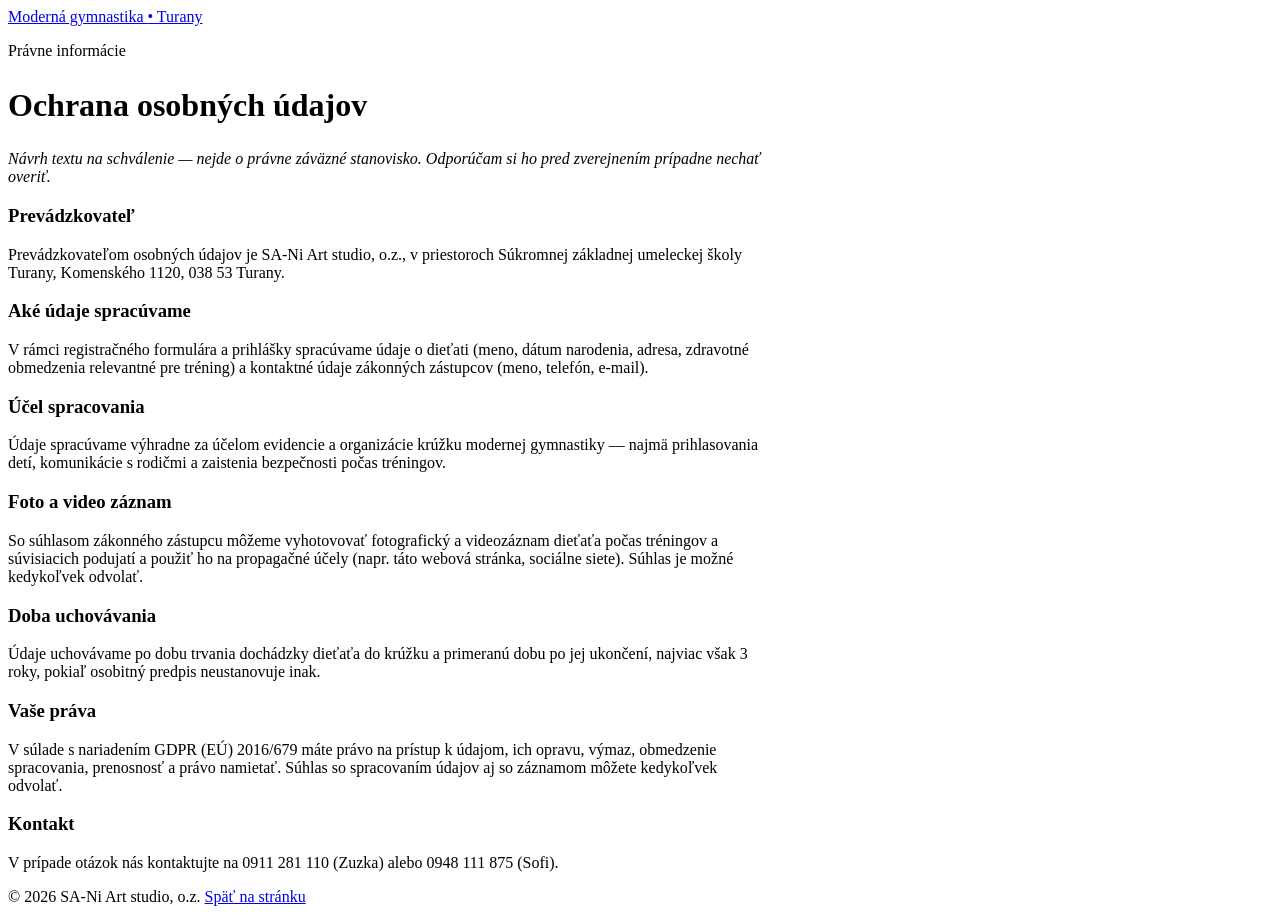
==== ochrana-osobnych-udajov.html @ da606507 "Moderna gymnastika Turany" ====
<!doctype html>
<html lang="sk">
<head>
<meta charset="UTF-8" />
<meta name="viewport" content="width=device-width, initial-scale=1.0" />
<title>Ochrana osobných údajov | Moderná gymnastika Turany</title>
<meta name="robots" content="noindex">
<link rel="preconnect" href="https://fonts.googleapis.com">
<link rel="preconnect" href="https://fonts.gstatic.com" crossorigin>
<link href="https://fonts.googleapis.com/css2?family=Baloo+2:wght@600;700;800&family=Nunito+Sans:wght@400;600;700;800&display=swap" rel="stylesheet">
<link rel="stylesheet" href="css/style.css">
</head>
<body>
<header class="site-header">
  <div class="wrap">
    <a class="brand" href="index.html">Moderná gymnastika <span class="dot">•</span> Turany</a>
  </div>
</header>
<main>
  <section class="section section-white">
    <div class="wrap" style="max-width: 760px;">
      <p class="eyebrow">Právne informácie</p>
      <h1 style="font-size:2rem;">Ochrana osobných údajov</h1>
      <p><em>Návrh textu na schválenie — nejde o právne záväzné stanovisko. Odporúčam si ho pred zverejnením prípadne nechať overiť.</em></p>

      <h3>Prevádzkovateľ</h3>
      <p>Prevádzkovateľom osobných údajov je SA-Ni Art studio, o.z., v priestoroch Súkromnej základnej umeleckej školy Turany, Komenského 1120, 038 53 Turany.</p>

      <h3>Aké údaje spracúvame</h3>
      <p>V rámci registračného formulára a prihlášky spracúvame údaje o dieťati (meno, dátum narodenia, adresa, zdravotné obmedzenia relevantné pre tréning) a kontaktné údaje zákonných zástupcov (meno, telefón, e-mail).</p>

      <h3>Účel spracovania</h3>
      <p>Údaje spracúvame výhradne za účelom evidencie a organizácie krúžku modernej gymnastiky — najmä prihlasovania detí, komunikácie s rodičmi a zaistenia bezpečnosti počas tréningov.</p>

      <h3>Foto a video záznam</h3>
      <p>So súhlasom zákonného zástupcu môžeme vyhotovovať fotografický a videozáznam dieťaťa počas tréningov a súvisiacich podujatí a použiť ho na propagačné účely (napr. táto webová stránka, sociálne siete). Súhlas je možné kedykoľvek odvolať.</p>

      <h3>Doba uchovávania</h3>
      <p>Údaje uchovávame po dobu trvania dochádzky dieťaťa do krúžku a primeranú dobu po jej ukončení, najviac však 3 roky, pokiaľ osobitný predpis neustanovuje inak.</p>

      <h3>Vaše práva</h3>
      <p>V súlade s nariadením GDPR (EÚ) 2016/679 máte právo na prístup k údajom, ich opravu, výmaz, obmedzenie spracovania, prenosnosť a právo namietať. Súhlas so spracovaním údajov aj so záznamom môžete kedykoľvek odvolať.</p>

      <h3>Kontakt</h3>
      <p>V prípade otázok nás kontaktujte na 0911 281 110 (Zuzka) alebo 0948 111 875 (Sofi).</p>
    </div>
  </section>
</main>
<footer class="site-footer">
  <div class="wrap footer-bottom">
    <span>© 2026 SA-Ni Art studio, o.z.</span>
    <a href="index.html">Späť na stránku</a>
  </div>
</footer>
</body>
</html>
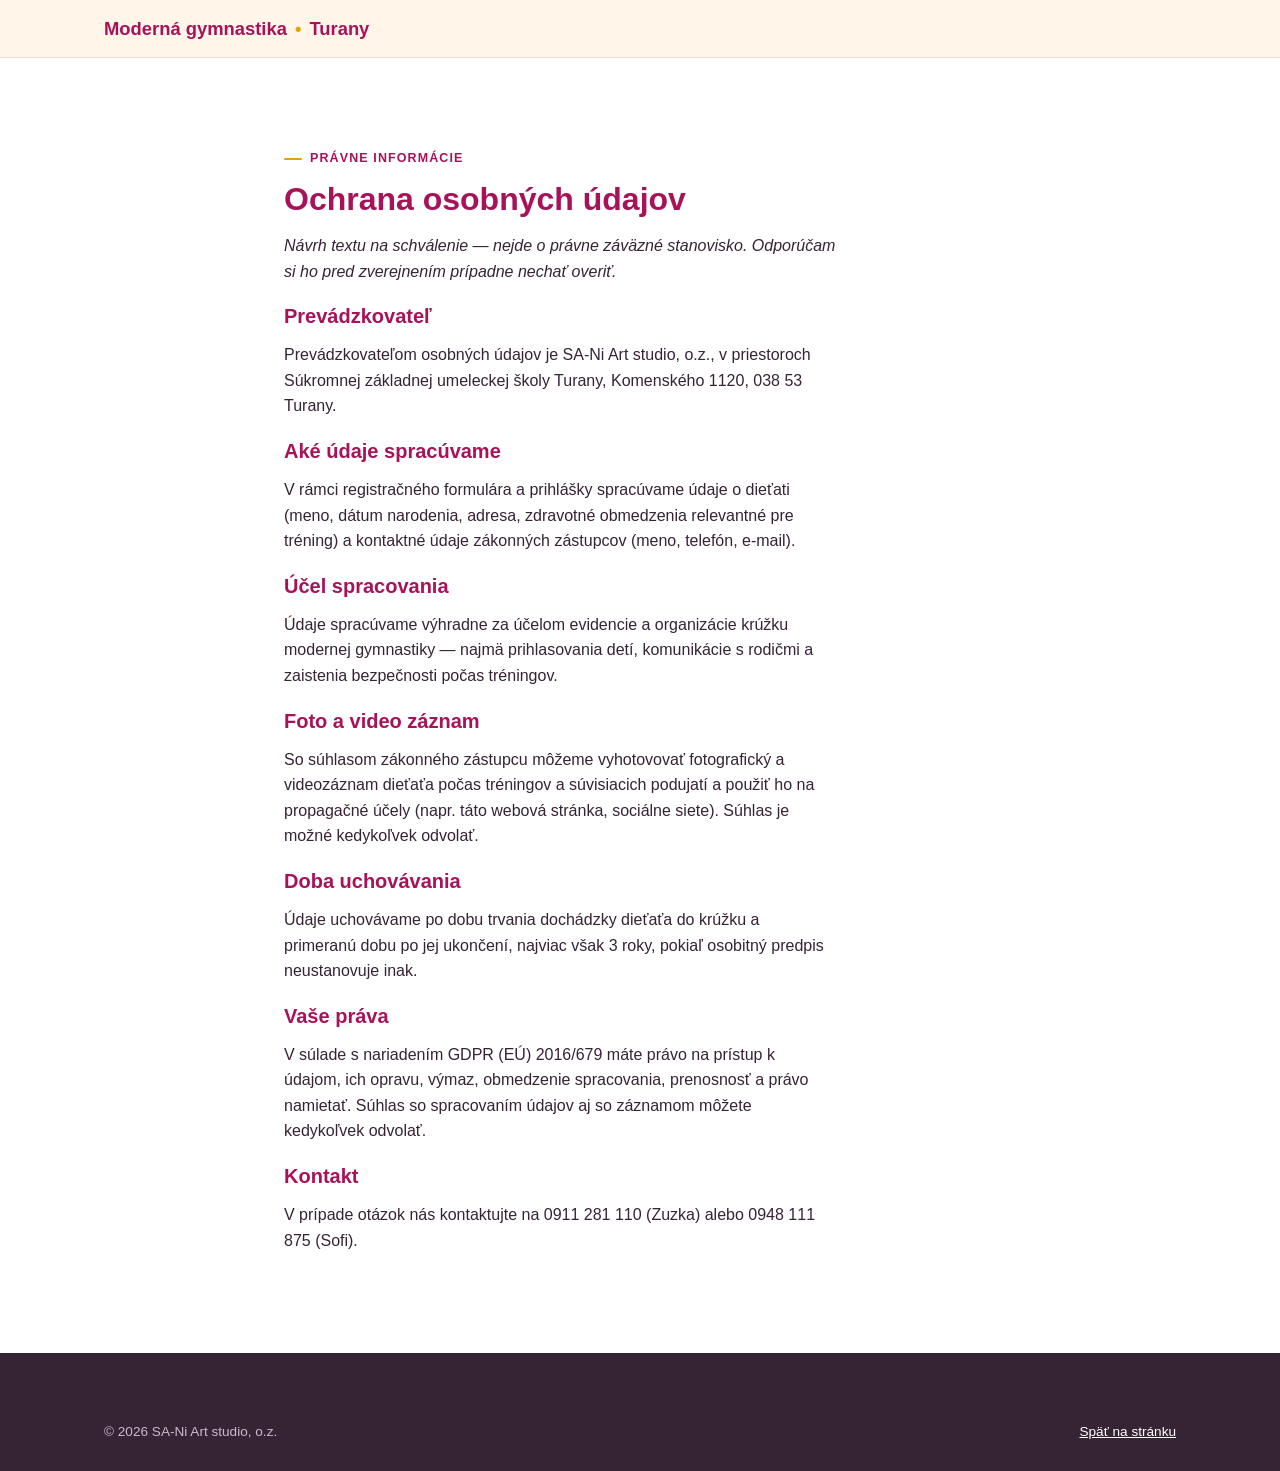
==== commit 3c57bfd2: "Add files via upload" ====
--- a/ochrana-osobnych-udajov.html
+++ b/ochrana-osobnych-udajov.html
@@ -5,6 +5,7 @@
 <meta name="viewport" content="width=device-width, initial-scale=1.0" />
 <title>Ochrana osobných údajov | Moderná gymnastika Turany</title>
 <meta name="robots" content="noindex">
+<link rel="icon" type="image/svg+xml" href="assets/favicon.svg" />
 <link rel="preconnect" href="https://fonts.googleapis.com">
 <link rel="preconnect" href="https://fonts.gstatic.com" crossorigin>
 <link href="https://fonts.googleapis.com/css2?family=Baloo+2:wght@600;700;800&family=Nunito+Sans:wght@400;600;700;800&display=swap" rel="stylesheet">
--- a/css/style.css
+++ b/css/style.css
@@ -0,0 +1,694 @@
+/* ============================================================
+   Moderná gymnastika Turany — dizajnový systém
+   ============================================================ */
+
+:root {
+  /* Farby — vychádzajú z plagátu, doladené pre web */
+  --cream: #fff6e9;
+  --cream-deep: #fbead2;
+  --surface: #ffffff;
+  --ink: #362334;
+  --ink-soft: #6b5568;
+  --raspberry: #e11f76;
+  --raspberry-deep: #a81259;
+  --raspberry-tint: #ffe3ef;
+  --sun: #ffc736;
+  --sun-deep: #e0a300;
+  --turquoise: #14a7b4;
+  --turquoise-tint: #d9f5f4;
+  --violet: #8c5fc0;
+  --violet-tint: #efe4fb;
+  --border: rgba(54, 35, 52, 0.1);
+  --shadow: 0 20px 45px -20px rgba(168, 18, 89, 0.35);
+
+  --font-display: "Baloo 2", "Segoe UI Rounded", "Nunito Sans", sans-serif;
+  --font-body: "Nunito Sans", "Segoe UI", sans-serif;
+
+  --max-width: 1120px;
+}
+
+* { box-sizing: border-box; }
+
+html { scroll-behavior: smooth; }
+
+body {
+  margin: 0;
+  font-family: var(--font-body);
+  color: var(--ink);
+  background: var(--cream);
+  line-height: 1.6;
+  -webkit-font-smoothing: antialiased;
+}
+
+@media (prefers-reduced-motion: reduce) {
+  html { scroll-behavior: auto; }
+  * { animation-duration: 0.001ms !important; transition-duration: 0.001ms !important; }
+}
+
+img { max-width: 100%; display: block; }
+
+.wrap {
+  max-width: var(--max-width);
+  margin: 0 auto;
+  padding: 0 24px;
+}
+
+h1, h2, h3, h4 {
+  font-family: var(--font-display);
+  font-weight: 700;
+  color: var(--raspberry-deep);
+  text-wrap: balance;
+  margin: 0 0 0.5em;
+}
+
+h1 { font-size: clamp(2.3rem, 5vw, 3.6rem); line-height: 1.05; }
+h2 { font-size: clamp(1.7rem, 3.4vw, 2.4rem); line-height: 1.15; }
+h3 { font-size: 1.25rem; }
+
+p { margin: 0 0 1em; max-width: 62ch; }
+
+a { color: var(--raspberry-deep); }
+
+.eyebrow {
+  display: inline-flex;
+  align-items: center;
+  gap: 8px;
+  font-family: var(--font-body);
+  font-weight: 800;
+  font-size: 0.78rem;
+  letter-spacing: 0.09em;
+  text-transform: uppercase;
+  color: var(--raspberry-deep);
+  margin-bottom: 14px;
+}
+.eyebrow::before {
+  content: "";
+  width: 18px;
+  height: 2px;
+  background: var(--sun-deep);
+  display: inline-block;
+  border-radius: 2px;
+}
+
+/* ---------- Buttons ---------- */
+.btn {
+  display: inline-flex;
+  align-items: center;
+  justify-content: center;
+  gap: 8px;
+  font-family: var(--font-display);
+  font-weight: 700;
+  font-size: 1.05rem;
+  padding: 15px 30px;
+  border-radius: 999px;
+  border: none;
+  cursor: pointer;
+  text-decoration: none;
+  transition: transform 0.15s ease, box-shadow 0.15s ease;
+}
+.btn:hover { transform: translateY(-2px); }
+.btn:focus-visible { outline: 3px solid var(--turquoise); outline-offset: 3px; }
+
+.btn-primary {
+  background: var(--raspberry);
+  color: #fff;
+  box-shadow: 0 14px 30px -12px rgba(225, 31, 118, 0.6);
+}
+.btn-primary:hover { background: var(--raspberry-deep); }
+
+.btn-ghost {
+  background: #fff;
+  color: var(--raspberry-deep);
+  border: 2px solid var(--raspberry-tint);
+}
+.btn-ghost:hover { border-color: var(--raspberry); }
+
+/* ---------- Header / nav ---------- */
+.site-header {
+  position: sticky;
+  top: 0;
+  z-index: 40;
+  background: rgba(255, 246, 233, 0.92);
+  backdrop-filter: blur(6px);
+  border-bottom: 1px solid var(--border);
+}
+.site-header .wrap {
+  display: flex;
+  align-items: center;
+  justify-content: space-between;
+  gap: 12px;
+  padding-top: 14px;
+  padding-bottom: 14px;
+}
+.brand {
+  font-family: var(--font-display);
+  font-weight: 800;
+  font-size: 1.15rem;
+  color: var(--raspberry-deep);
+  text-decoration: none;
+  display: flex;
+  align-items: center;
+  gap: 8px;
+  white-space: nowrap;
+}
+@media (max-width: 480px) {
+  .brand { font-size: 0.95rem; }
+  .brand-suffix { display: none; }
+}
+.brand .dot { color: var(--sun-deep); }
+.nav-links {
+  display: flex;
+  gap: 28px;
+  list-style: none;
+  margin: 0;
+  padding: 0;
+  font-weight: 700;
+}
+.nav-links a { color: var(--ink); text-decoration: none; font-size: 0.95rem; }
+.nav-links a:hover { color: var(--raspberry-deep); }
+@media (max-width: 720px) { .nav-links { display: none; } }
+@media (max-width: 720px) { .btn.nav-cta { padding: 11px 18px; font-size: 0.92rem; } }
+
+/* ---------- Hero ---------- */
+.hero {
+  position: relative;
+  overflow: hidden;
+  padding: 64px 0 96px;
+}
+.hero-ribbon {
+  position: absolute;
+  inset: 0;
+  z-index: 0;
+  pointer-events: none;
+}
+.hero .wrap {
+  position: relative;
+  z-index: 1;
+  display: grid;
+  grid-template-columns: 1.1fr 0.9fr;
+  gap: 48px;
+  align-items: center;
+}
+@media (max-width: 860px) {
+  .hero .wrap { grid-template-columns: 1fr; text-align: center; }
+  .hero p { margin-left: auto; margin-right: auto; }
+}
+
+.hero-actions {
+  display: flex;
+  gap: 14px;
+  flex-wrap: wrap;
+  margin-top: 28px;
+}
+@media (max-width: 860px) { .hero-actions { justify-content: center; } }
+
+.capacity-pill {
+  display: inline-flex;
+  align-items: center;
+  gap: 8px;
+  margin-top: 26px;
+  padding: 10px 18px;
+  background: #fff;
+  border: 1.5px dashed var(--raspberry);
+  border-radius: 999px;
+  font-weight: 800;
+  font-size: 0.88rem;
+  color: var(--raspberry-deep);
+}
+
+.hero-photo-frame {
+  position: relative;
+  width: min(420px, 100%);
+  margin: 0 auto;
+}
+.hero-photo-frame img,
+.hero-photo-frame svg.hero-illustration {
+  width: 100%;
+  aspect-ratio: 1 / 1;
+  object-fit: cover;
+  border-radius: 50%;
+  border: 8px solid #fff;
+  box-shadow: var(--shadow);
+  display: block;
+  background: #fff;
+}
+.hero-photo-frame .ring {
+  position: absolute;
+  inset: -18px;
+  border: 6px solid var(--sun);
+  border-radius: 50%;
+  z-index: -1;
+}
+.hero-photo-frame .badge-float {
+  position: absolute;
+  bottom: 6%;
+  left: -8%;
+  background: var(--turquoise);
+  color: #fff;
+  font-family: var(--font-display);
+  font-weight: 700;
+  padding: 12px 18px;
+  border-radius: 16px;
+  box-shadow: 0 12px 24px -10px rgba(20, 167, 180, 0.6);
+  font-size: 0.95rem;
+  transform: rotate(-4deg);
+}
+@media (max-width: 860px) { .hero-photo-frame .badge-float { left: 4%; } }
+
+/* ---------- Section wave dividers ---------- */
+.section { padding: 84px 0; position: relative; }
+.section-cream { background: var(--cream); }
+.section-white { background: var(--surface); }
+.section-tint { background: var(--cream-deep); }
+.wave-top {
+  position: absolute;
+  top: -1px;
+  left: 0;
+  width: 100%;
+  line-height: 0;
+  transform: translateY(-99%);
+}
+
+.section-head { max-width: 640px; margin: 0 auto 48px; text-align: center; }
+.section-head p { margin-left: auto; margin-right: auto; }
+
+/* ---------- Pills (feature badges) ---------- */
+.pill-row {
+  display: flex;
+  flex-wrap: wrap;
+  gap: 14px;
+  justify-content: center;
+  margin: 32px 0;
+}
+.ribbon-pill {
+  position: relative;
+  display: flex;
+  align-items: center;
+  gap: 10px;
+  padding: 12px 22px 12px 20px;
+  font-family: var(--font-display);
+  font-weight: 700;
+  font-size: 0.98rem;
+  color: #fff;
+  clip-path: polygon(4% 0, 100% 0, 96% 50%, 100% 100%, 4% 100%, 0% 50%);
+}
+.ribbon-pill.c1 { background: var(--raspberry); }
+.ribbon-pill.c2 { background: var(--turquoise); }
+.ribbon-pill.c3 { background: var(--violet); }
+.ribbon-pill.c4 { background: var(--sun-deep); }
+
+/* ---------- Cards grid ---------- */
+.grid {
+  display: grid;
+  gap: 24px;
+}
+.grid-2 { grid-template-columns: repeat(2, 1fr); }
+.grid-3 { grid-template-columns: repeat(3, 1fr); }
+.grid-4 { grid-template-columns: repeat(4, 1fr); }
+@media (max-width: 900px) { .grid-3, .grid-4 { grid-template-columns: repeat(2, 1fr); } }
+@media (max-width: 600px) { .grid-2, .grid-3, .grid-4 { grid-template-columns: 1fr; } }
+
+.card {
+  background: #fff;
+  border-radius: 20px;
+  padding: 28px;
+  border: 1px solid var(--border);
+  box-shadow: 0 10px 30px -18px rgba(54, 35, 52, 0.25);
+}
+.card .icon {
+  font-size: 1.6rem;
+  width: 52px;
+  height: 52px;
+  display: flex;
+  align-items: center;
+  justify-content: center;
+  border-radius: 14px;
+  margin-bottom: 14px;
+}
+
+.info-card { text-align: center; }
+.info-card .icon { margin: 0 auto 14px; }
+.info-card .value { font-family: var(--font-display); font-size: 1.4rem; color: var(--raspberry-deep); }
+.info-card .label { font-weight: 800; text-transform: uppercase; font-size: 0.78rem; letter-spacing: 0.07em; color: var(--ink-soft); }
+
+/* age cards */
+.age-card {
+  background: #fff;
+  border-radius: 24px;
+  padding: 36px 28px;
+  text-align: center;
+  border: 2px solid var(--border);
+}
+.age-card .age-number {
+  font-family: var(--font-display);
+  font-size: 3rem;
+  color: var(--raspberry);
+}
+.age-card.alt .age-number { color: var(--violet); }
+
+/* ---------- Trainers ---------- */
+.trainer-card {
+  display: grid;
+  grid-template-columns: 220px 1fr;
+  gap: 28px;
+  align-items: start;
+  background: #fff;
+  border-radius: 24px;
+  padding: 28px;
+  border: 1px solid var(--border);
+}
+@media (max-width: 700px) { .trainer-card { grid-template-columns: 1fr; text-align: center; } }
+.trainer-photo {
+  width: 100%;
+  aspect-ratio: 1/1;
+  border-radius: 20px;
+  overflow: hidden;
+  border: 5px solid var(--cream-deep);
+}
+.trainer-photo img { width: 100%; height: 100%; object-fit: cover; }
+.trainer-photo.avatar-raspberry,
+.trainer-photo.avatar-violet {
+  display: flex;
+  align-items: center;
+  justify-content: center;
+  font-family: var(--font-display);
+  font-weight: 800;
+  font-size: 3.4rem;
+  color: #fff;
+}
+.trainer-photo.avatar-raspberry { background: linear-gradient(145deg, var(--raspberry), var(--raspberry-deep)); }
+.trainer-photo.avatar-violet { background: linear-gradient(145deg, var(--violet), #6d3fa3); }
+.trainer-role {
+  display: inline-block;
+  font-size: 0.78rem;
+  font-weight: 800;
+  text-transform: uppercase;
+  letter-spacing: 0.06em;
+  color: var(--turquoise);
+  background: var(--turquoise-tint);
+  padding: 5px 12px;
+  border-radius: 999px;
+  margin-bottom: 10px;
+}
+.trainer-card.alt .trainer-role { color: var(--violet); background: var(--violet-tint); }
+
+/* ---------- Gear list ---------- */
+.gear-layout {
+  display: grid;
+  grid-template-columns: 1fr 1fr;
+  gap: 48px;
+  align-items: center;
+}
+@media (max-width: 800px) { .gear-layout { grid-template-columns: 1fr; } }
+.gear-photo { border-radius: 24px; overflow: hidden; box-shadow: var(--shadow); }
+.gear-list { list-style: none; margin: 0; padding: 0; display: grid; gap: 16px; }
+.gear-list li {
+  display: flex;
+  gap: 14px;
+  align-items: flex-start;
+  background: #fff;
+  padding: 16px 18px;
+  border-radius: 16px;
+  border: 1px solid var(--border);
+}
+.gear-list .tick {
+  flex: none;
+  width: 28px;
+  height: 28px;
+  border-radius: 50%;
+  background: var(--sun);
+  color: var(--ink);
+  display: flex;
+  align-items: center;
+  justify-content: center;
+  font-weight: 800;
+}
+
+/* ---------- Urgency banner ---------- */
+.urgency {
+  background: var(--ink);
+  color: #fff;
+  border-radius: 24px;
+  padding: 32px;
+  display: flex;
+  gap: 20px;
+  align-items: center;
+  flex-wrap: wrap;
+  justify-content: space-between;
+}
+.urgency strong { color: var(--sun); }
+.urgency p { margin: 0; max-width: 46ch; color: #f2e9f1; }
+
+/* ---------- Gallery ---------- */
+.gallery-grid {
+  display: grid;
+  grid-template-columns: repeat(3, 1fr);
+  gap: 20px;
+}
+@media (max-width: 760px) { .gallery-grid { grid-template-columns: 1fr; } }
+.gallery-grid figure { margin: 0; border-radius: 20px; overflow: hidden; box-shadow: 0 14px 30px -18px rgba(54,35,52,0.3); }
+.gallery-grid img { width: 100%; height: 280px; object-fit: cover; }
+
+/* ---------- FAQ ---------- */
+.faq-list { display: grid; gap: 14px; max-width: 760px; margin: 0 auto; }
+.faq-item {
+  background: #fff;
+  border-radius: 16px;
+  border: 1px solid var(--border);
+  overflow: hidden;
+}
+.faq-item summary {
+  cursor: pointer;
+  padding: 18px 22px;
+  font-family: var(--font-display);
+  font-weight: 700;
+  color: var(--ink);
+  list-style: none;
+  display: flex;
+  justify-content: space-between;
+  align-items: center;
+  gap: 12px;
+}
+.faq-item summary::-webkit-details-marker { display: none; }
+.faq-item summary::after {
+  content: "+";
+  font-size: 1.4rem;
+  color: var(--raspberry);
+  flex: none;
+}
+.faq-item[open] summary::after { content: "–"; }
+.faq-item .faq-a { padding: 0 22px 20px; color: var(--ink-soft); margin: 0; }
+
+/* ---------- Form ---------- */
+.form-shell {
+  background: #fff;
+  border-radius: 28px;
+  padding: 40px;
+  border: 1px solid var(--border);
+  box-shadow: var(--shadow);
+}
+@media (max-width: 600px) { .form-shell { padding: 26px; } }
+.form-section-title {
+  font-family: var(--font-display);
+  font-weight: 700;
+  color: var(--raspberry-deep);
+  font-size: 1.05rem;
+  margin: 28px 0 14px;
+  padding-bottom: 8px;
+  border-bottom: 2px dashed var(--raspberry-tint);
+}
+.form-section-title:first-child { margin-top: 0; }
+.form-grid { display: grid; grid-template-columns: 1fr 1fr; gap: 18px; }
+@media (max-width: 640px) { .form-grid { grid-template-columns: 1fr; } }
+.field { display: flex; flex-direction: column; gap: 6px; }
+.field.full { grid-column: 1 / -1; }
+.field label { font-weight: 700; font-size: 0.92rem; }
+.field .req { color: var(--raspberry); }
+.field input,
+.field textarea,
+.field select {
+  font-family: var(--font-body);
+  font-size: 1rem;
+  padding: 12px 14px;
+  border-radius: 12px;
+  border: 1.5px solid var(--border);
+  background: var(--cream);
+  color: var(--ink);
+}
+.field input:focus,
+.field textarea:focus,
+.field select:focus {
+  outline: none;
+  border-color: var(--raspberry);
+  background: #fff;
+}
+.field .hint { font-size: 0.82rem; color: var(--ink-soft); }
+
+.consent-block {
+  display: flex;
+  flex-direction: column;
+  gap: 14px;
+  background: var(--cream);
+  border-radius: 16px;
+  padding: 20px;
+  margin-top: 10px;
+}
+.checkbox-row { display: flex; gap: 12px; align-items: flex-start; }
+.checkbox-row input { margin-top: 4px; width: 18px; height: 18px; accent-color: var(--raspberry); flex: none; }
+.radio-row { display: flex; gap: 20px; flex-wrap: wrap; }
+.radio-row label { display: flex; gap: 8px; align-items: center; font-weight: 600; }
+
+.honeypot-field { position: absolute; left: -9999px; opacity: 0; height: 0; }
+
+.form-footer { margin-top: 24px; display: flex; align-items: center; gap: 18px; flex-wrap: wrap; }
+.form-note { font-size: 0.85rem; color: var(--ink-soft); }
+
+/* ---------- Contact ---------- */
+.contact-grid {
+  display: grid;
+  grid-template-columns: 1fr 1fr;
+  gap: 32px;
+  align-items: stretch;
+}
+@media (max-width: 800px) { .contact-grid { grid-template-columns: 1fr; } }
+.contact-card {
+  background: #fff;
+  border-radius: 24px;
+  padding: 32px;
+  border: 1px solid var(--border);
+}
+.contact-line {
+  display: flex;
+  align-items: center;
+  gap: 14px;
+  padding: 14px 0;
+  border-bottom: 1px solid var(--border);
+  font-weight: 700;
+  text-decoration: none;
+  color: var(--ink);
+}
+.contact-line:last-child { border-bottom: none; }
+.contact-line .who { color: var(--ink-soft); font-weight: 600; font-size: 0.9rem; }
+.map-frame {
+  border-radius: 24px;
+  overflow: hidden;
+  border: 1px solid var(--border);
+  min-height: 320px;
+}
+.map-frame iframe { width: 100%; height: 100%; min-height: 320px; border: 0; }
+
+/* ---------- Footer ---------- */
+.site-footer {
+  background: var(--ink);
+  color: #f2e9f1;
+  padding: 48px 0 28px;
+}
+.site-footer a { color: #fff; }
+.footer-grid {
+  display: flex;
+  justify-content: space-between;
+  gap: 24px;
+  flex-wrap: wrap;
+  padding-bottom: 24px;
+  border-bottom: 1px solid rgba(255,255,255,0.15);
+}
+.footer-bottom {
+  padding-top: 20px;
+  display: flex;
+  justify-content: space-between;
+  gap: 12px;
+  flex-wrap: wrap;
+  font-size: 0.85rem;
+  color: #cdb9cb;
+}
+
+/* ---------- Link button (modal triggers) ---------- */
+.link-btn {
+  display: inline-flex;
+  align-items: center;
+  gap: 6px;
+  margin-top: 14px;
+  background: none;
+  border: none;
+  padding: 0;
+  font-family: var(--font-body);
+  font-weight: 700;
+  font-size: 0.92rem;
+  color: var(--raspberry-deep);
+  text-decoration: underline;
+  cursor: pointer;
+}
+.link-btn:hover { color: var(--raspberry); }
+
+/* ---------- Zápis modal ---------- */
+.modal-overlay {
+  position: fixed;
+  inset: 0;
+  z-index: 100;
+  background: rgba(54, 35, 52, 0.55);
+  display: flex;
+  align-items: center;
+  justify-content: center;
+  padding: 20px;
+  animation: modal-fade 0.18s ease;
+}
+.modal-overlay[hidden] { display: none; }
+.modal-box {
+  position: relative;
+  background: var(--cream);
+  border-radius: 24px;
+  padding: 36px 32px;
+  max-width: 420px;
+  width: 100%;
+  box-shadow: 0 30px 60px -20px rgba(54, 35, 52, 0.5);
+  animation: modal-pop 0.2s ease;
+}
+@media (max-width: 480px) { .modal-box { padding: 28px 22px; } }
+.modal-close {
+  position: absolute;
+  top: 16px;
+  right: 16px;
+  width: 34px;
+  height: 34px;
+  border-radius: 50%;
+  border: none;
+  background: #fff;
+  color: var(--ink);
+  font-size: 1rem;
+  cursor: pointer;
+  display: flex;
+  align-items: center;
+  justify-content: center;
+}
+.modal-close:hover { background: var(--raspberry-tint); }
+.modal-dates {
+  display: flex;
+  gap: 14px;
+  margin: 18px 0;
+  flex-wrap: wrap;
+}
+.modal-dates > div {
+  background: #fff;
+  border: 2px solid var(--turquoise);
+  border-radius: 16px;
+  padding: 12px 18px;
+  flex: 1 1 140px;
+}
+.modal-date-day { font-family: var(--font-display); font-weight: 700; color: var(--raspberry-deep); font-size: 1.1rem; }
+.modal-date-time { font-weight: 700; color: var(--ink-soft); font-size: 0.9rem; }
+
+@keyframes modal-fade { from { opacity: 0; } to { opacity: 1; } }
+@keyframes modal-pop { from { opacity: 0; transform: scale(0.94); } to { opacity: 1; transform: scale(1); } }
+@media (prefers-reduced-motion: reduce) {
+  .modal-overlay, .modal-box { animation: none; }
+}
+
+/* ---------- Review banner (removed before launch) ---------- */
+.review-banner {
+  background: var(--sun);
+  color: var(--ink);
+  text-align: center;
+  font-weight: 800;
+  padding: 10px 16px;
+  font-size: 0.9rem;
+}
